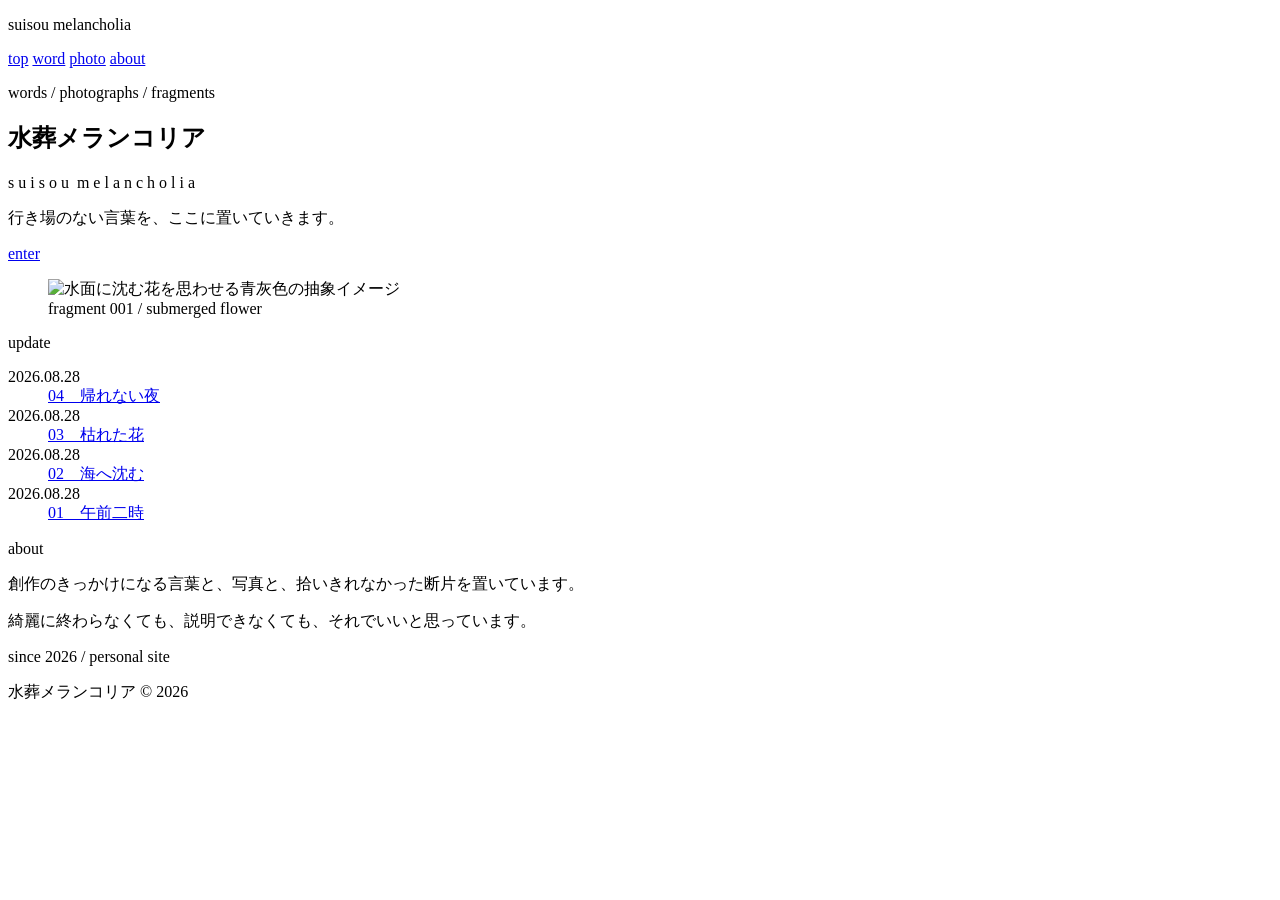
==== index.html @ c386df43 "Create initial homepage" ====
<!doctype html>
<html lang="ja">
<head>
  <meta charset="utf-8">
  <meta name="viewport" content="width=device-width, initial-scale=1">
  <meta name="description" content="行き場のない言葉を、ここに置いていきます。創作用お題と断片を置く個人サイト、水葬メランコリア。">
  <title>水葬メランコリア</title>
  <link rel="stylesheet" href="./styles.css">
</head>
<body>
  <div class="page-shell">
    <header class="site-header" aria-label="サイトヘッダー">
      <p class="site-mark">suisou melancholia</p>
      <nav class="tiny-nav" aria-label="メインナビゲーション">
        <a class="is-current" href="./">top</a>
        <a href="./word/">word</a>
        <a href="./photo/">photo</a>
        <a href="./about/">about</a>
      </nav>
    </header>

    <main>
      <section class="hero" aria-labelledby="site-title">
        <p class="hero-kicker">words / photographs / fragments</p>
        <h1 id="site-title">水葬メランコリア</h1>
        <p class="roman-title">s u i s o u&nbsp;&nbsp;m e l a n c h o l i a</p>
        <p class="tagline">行き場のない言葉を、ここに置いていきます。</p>
        <a class="quiet-link" href="./word/">enter</a>
      </section>

      <section class="home-grid" aria-label="更新情報とサイト紹介">
        <figure class="visual-panel">
          <img src="./assets/submerged-flower.svg" alt="水面に沈む花を思わせる青灰色の抽象イメージ">
          <figcaption>fragment 001 / submerged flower</figcaption>
        </figure>

        <div class="update-panel ruled-block">
          <p class="section-label">update</p>
          <dl class="update-list">
            <div><dt>2026.08.28</dt><dd><a href="./word/#kaerenai-yoru">04　帰れない夜</a></dd></div>
            <div><dt>2026.08.28</dt><dd><a href="./word/#kareta-hana">03　枯れた花</a></dd></div>
            <div><dt>2026.08.28</dt><dd><a href="./word/#umi-e-shizumu">02　海へ沈む</a></dd></div>
            <div><dt>2026.08.28</dt><dd><a href="./word/#gozen-niji">01　午前二時</a></dd></div>
          </dl>
        </div>

        <aside class="about-panel ruled-block">
          <p class="section-label">about</p>
          <p>創作のきっかけになる言葉と、写真と、拾いきれなかった断片を置いています。</p>
          <p>綺麗に終わらなくても、説明できなくても、それでいいと思っています。</p>
          <p class="micro-note">since 2026 / personal site</p>
        </aside>
      </section>
    </main>

    <footer class="site-footer">
      <span>水葬メランコリア</span>
      <span>© 2026</span>
    </footer>
  </div>
</body>
</html>
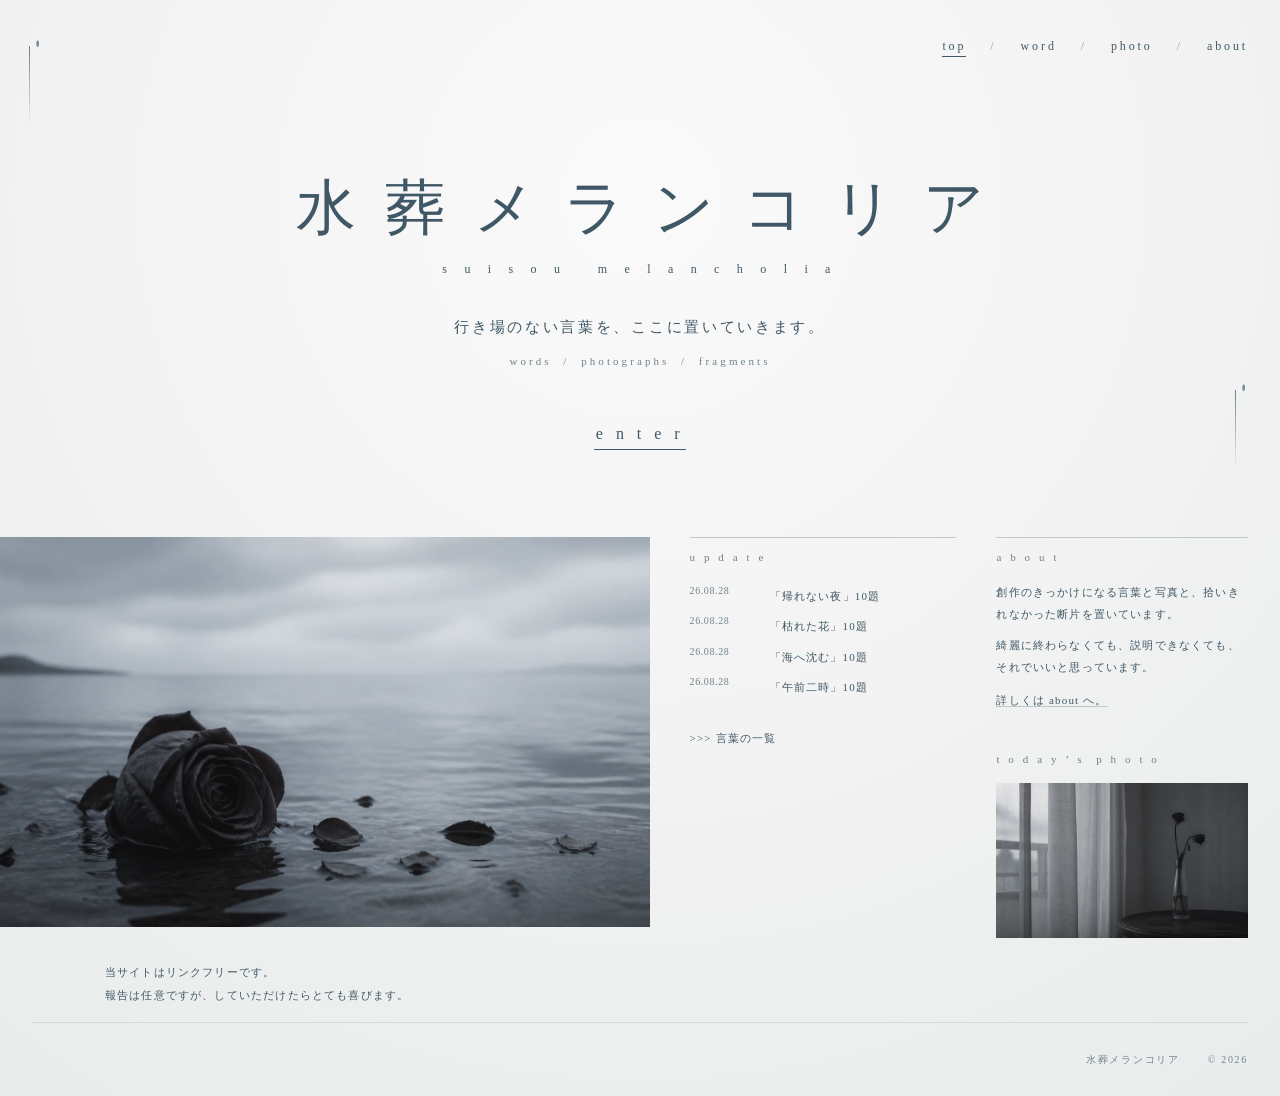
==== commit 3af2dfe1: "Redesign site with melancholic editorial layout" ====
--- a/index.html
+++ b/index.html
@@ -1,62 +1,38 @@
 <!doctype html>
 <html lang="ja">
 <head>
-  <meta charset="utf-8">
-  <meta name="viewport" content="width=device-width, initial-scale=1">
+  <meta charset="utf-8"><meta name="viewport" content="width=device-width, initial-scale=1">
   <meta name="description" content="行き場のない言葉を、ここに置いていきます。創作用お題と断片を置く個人サイト、水葬メランコリア。">
-  <title>水葬メランコリア</title>
-  <link rel="stylesheet" href="./styles.css">
+  <title>水葬メランコリア</title><link rel="stylesheet" href="./styles.css">
 </head>
 <body>
-  <div class="page-shell">
-    <header class="site-header" aria-label="サイトヘッダー">
-      <p class="site-mark">suisou melancholia</p>
-      <nav class="tiny-nav" aria-label="メインナビゲーション">
-        <a class="is-current" href="./">top</a>
-        <a href="./word/">word</a>
-        <a href="./photo/">photo</a>
-        <a href="./about/">about</a>
-      </nav>
-    </header>
-
+  <div class="edge-ornament ornament-left" aria-hidden="true"><span>・・・・・・</span></div>
+  <div class="edge-ornament ornament-right" aria-hidden="true"><span>・・・・・・</span></div>
+  <div class="page-shell home-page">
+    <header class="site-header"><p class="site-mark">suisou melancholia</p><nav class="tiny-nav" aria-label="メインナビゲーション"><a class="is-current" href="./">top</a><i>/</i><a href="./word/">word</a><i>/</i><a href="./photo/">photo</a><i>/</i><a href="./about/">about</a></nav></header>
     <main>
       <section class="hero" aria-labelledby="site-title">
-        <p class="hero-kicker">words / photographs / fragments</p>
         <h1 id="site-title">水葬メランコリア</h1>
-        <p class="roman-title">s u i s o u&nbsp;&nbsp;m e l a n c h o l i a</p>
+        <p class="roman-title">s u i s o u&nbsp;&nbsp;&nbsp;m e l a n c h o l i a</p>
         <p class="tagline">行き場のない言葉を、ここに置いていきます。</p>
-        <a class="quiet-link" href="./word/">enter</a>
+        <p class="hero-kicker">words&nbsp;&nbsp;/&nbsp;&nbsp;photographs&nbsp;&nbsp;/&nbsp;&nbsp;fragments</p>
+        <a class="quiet-link" href="./word/">e n t e r</a>
       </section>
-
       <section class="home-grid" aria-label="更新情報とサイト紹介">
-        <figure class="visual-panel">
-          <img src="./assets/submerged-flower.svg" alt="水面に沈む花を思わせる青灰色の抽象イメージ">
-          <figcaption>fragment 001 / submerged flower</figcaption>
-        </figure>
-
-        <div class="update-panel ruled-block">
-          <p class="section-label">update</p>
-          <dl class="update-list">
-            <div><dt>2026.08.28</dt><dd><a href="./word/#kaerenai-yoru">04　帰れない夜</a></dd></div>
-            <div><dt>2026.08.28</dt><dd><a href="./word/#kareta-hana">03　枯れた花</a></dd></div>
-            <div><dt>2026.08.28</dt><dd><a href="./word/#umi-e-shizumu">02　海へ沈む</a></dd></div>
-            <div><dt>2026.08.28</dt><dd><a href="./word/#gozen-niji">01　午前二時</a></dd></div>
-          </dl>
-        </div>
-
-        <aside class="about-panel ruled-block">
-          <p class="section-label">about</p>
-          <p>創作のきっかけになる言葉と、写真と、拾いきれなかった断片を置いています。</p>
-          <p>綺麗に終わらなくても、説明できなくても、それでいいと思っています。</p>
-          <p class="micro-note">since 2026 / personal site</p>
+        <figure class="visual-panel"><img src="./assets/submerged-rose.jpg" alt="冷たい水に横たわる黒い薔薇"></figure>
+        <div class="update-panel ruled-block"><p class="section-label">u p d a t e</p><dl class="update-list">
+          <div><dt>26.08.28</dt><dd><a href="./word/#kaerenai-yoru">「帰れない夜」10題</a></dd></div>
+          <div><dt>26.08.28</dt><dd><a href="./word/#kareta-hana">「枯れた花」10題</a></dd></div>
+          <div><dt>26.08.28</dt><dd><a href="./word/#umi-e-shizumu">「海へ沈む」10題</a></dd></div>
+          <div><dt>26.08.28</dt><dd><a href="./word/#gozen-niji">「午前二時」10題</a></dd></div>
+        </dl><a class="archive-link" href="./word/">&gt;&gt;&gt; 言葉の一覧</a></div>
+        <aside class="side-column">
+          <div class="about-panel ruled-block"><p class="section-label">a b o u t</p><p>創作のきっかけになる言葉と写真と、拾いきれなかった断片を置いています。</p><p>綺麗に終わらなくても、説明できなくても、それでいいと思っています。</p><a href="./about/">詳しくは about へ。</a></div>
+          <figure class="today-photo"><figcaption class="section-label">t o d a y ’ s&nbsp;&nbsp;p h o t o</figcaption><a href="./photo/"><img src="./assets/todays-photo.jpg" alt="薄明かりの窓辺に置かれた枯れ花"></a></figure>
         </aside>
       </section>
+      <p class="free-note">当サイトはリンクフリーです。<br>報告は任意ですが、していただけたらとても喜びます。</p>
     </main>
-
-    <footer class="site-footer">
-      <span>水葬メランコリア</span>
-      <span>© 2026</span>
-    </footer>
+    <footer class="site-footer"><span>水葬メランコリア</span><span>© 2026</span></footer>
   </div>
-</body>
-</html>
+</body></html>
--- a/styles.css
+++ b/styles.css
@@ -0,0 +1 @@
+:root{--paper:#f2f3f2;--ink:#405866;--ink-deep:#263d4a;--soft:#71838c;--line:#bfc9cd;--max:1280px}*{box-sizing:border-box}html{scroll-behavior:smooth}body{margin:0;background:radial-gradient(circle at 50% 18%,#fafafa 0,#f2f3f2 48%,#e9ecec 100%);color:var(--ink);font-family:"Hiragino Mincho ProN","Yu Mincho",YuMincho,"Noto Serif JP",serif;font-size:13px;line-height:2.05;letter-spacing:.09em;overflow-wrap:anywhere}a{color:inherit;text-decoration:none}a:hover{color:var(--ink-deep)}img{display:block;max-width:100%}.page-shell{width:min(calc(100% - 64px),var(--max));min-height:100vh;margin:auto}.site-header{height:92px;display:flex;align-items:center;justify-content:flex-end;font:12px Georgia,"Times New Roman",serif;letter-spacing:.24em}.site-mark{display:none}.tiny-nav{display:flex;align-items:center;gap:24px}.tiny-nav i{color:#94a1a7;font-style:normal}.tiny-nav a{position:relative;padding:3px 0}.tiny-nav a::after{content:"";position:absolute;left:0;right:100%;bottom:0;height:1px;background:var(--ink);transition:right .25s}.tiny-nav a:hover::after,.tiny-nav .is-current::after{right:0}.edge-ornament{position:fixed;z-index:2;color:#77909d;font:15px/1 Georgia,serif;letter-spacing:.05em;writing-mode:vertical-rl;pointer-events:none}.edge-ornament::after{content:"";display:block;width:1px;height:80px;margin:12px auto 0;background:linear-gradient(var(--soft),transparent)}.ornament-left{top:34px;left:29px}.ornament-right{top:42%;right:29px}.hero{min-height:445px;padding:70px 20px 86px;display:flex;flex-direction:column;align-items:center;justify-content:center;text-align:center}.hero h1{margin:0;font-weight:400;font-size:clamp(37px,4.7vw,65px);line-height:1.5;letter-spacing:.48em;text-indent:.48em}.roman-title{margin:9px 0 35px;font:12px Georgia,serif;letter-spacing:.6em}.tagline{margin:0 0 7px;font-size:15px;letter-spacing:.18em}.hero-kicker,.section-label{font-family:Georgia,serif;color:var(--soft);font-size:11px;letter-spacing:.28em}.hero-kicker{margin:0 0 49px}.quiet-link{position:relative;padding:3px 2px 7px;font:16px Georgia,serif;letter-spacing:.28em}.quiet-link::after{content:"";position:absolute;left:0;right:0;bottom:0;height:1px;background:var(--ink)}.home-grid{display:grid;grid-template-columns:minmax(0,1.62fr) minmax(260px,.7fr) minmax(250px,.66fr);gap:40px;align-items:start}.visual-panel{margin:0 0 0 calc((min(100vw - 64px,var(--max)) - 100vw)/2);height:390px;overflow:hidden}.visual-panel img{width:100%;height:100%;object-fit:cover;object-position:center 68%;filter:saturate(.72) contrast(.92)}.ruled-block{border-top:1px solid var(--line);padding-top:8px}.section-label{margin:0 0 12px}.update-list{margin:0}.update-list div{display:grid;grid-template-columns:68px 1fr;gap:12px;padding:4px 0}.update-list dt{font:10px Georgia,serif;color:var(--soft);letter-spacing:.06em}.update-list dd{margin:0;font-size:11px}.archive-link{display:inline-block;margin-top:24px;font-size:11px}.about-panel p:not(.section-label){margin:0 0 8px;font-size:11px}.about-panel a{font-size:11px;border-bottom:1px solid var(--line)}.today-photo{margin:35px 0 0}.today-photo img{width:100%;aspect-ratio:1.62/1;object-fit:cover;filter:saturate(.7) contrast(.95)}.free-note{margin:23px 0 0 6%;font-size:11px}.site-footer{min-height:74px;margin-top:16px;border-top:1px solid rgba(191,201,205,.55);display:flex;justify-content:flex-end;align-items:center;gap:28px;color:var(--soft);font:10px Georgia,serif;letter-spacing:.17em}.content-page main{width:min(100%,820px);margin:auto;padding:88px 0 120px}.content-page .site-header{border-bottom:1px solid rgba(191,201,205,.55)}.page-heading{text-align:center;margin-bottom:75px}.page-heading h1{margin:0;font:400 31px Georgia,"Yu Mincho",serif;letter-spacing:.42em;text-indent:.42em}.page-heading p{margin-top:10px;color:var(--soft);font-size:11px}.series-index{border-top:1px solid var(--line);padding:14px 0 54px}.series-index-links{display:grid;grid-template-columns:repeat(2,minmax(0,1fr));gap:0 42px}.series-index-links a{padding:7px 0;border-bottom:1px dotted var(--line)}.series-index-links span{display:inline-block;width:38px;color:var(--soft);font:10px Georgia,serif}.prompt-series{padding:44px 0 56px;border-top:1px solid var(--line);scroll-margin-top:28px}.prompt-series:last-child{border-bottom:1px solid var(--line)}.prompt-series h2{margin:0 0 28px;font-weight:400;font-size:19px;letter-spacing:.2em}.prompt-series h2 span{margin-right:18px;color:var(--soft);font:10px Georgia,serif}.prompt-list{margin:0;padding:0;list-style:none;counter-reset:prompts}.prompt-list li{counter-increment:prompts;position:relative;padding:6px 0 6px 40px}.prompt-list li::before{content:counter(prompts,decimal-leading-zero);position:absolute;left:0;top:8px;color:#91a0a7;font:9px Georgia,serif}.photo-placeholder,.prose{border-top:1px solid var(--line);padding-top:22px}.photo-placeholder img{width:100%;max-height:520px;object-fit:cover;filter:saturate(.72) contrast(.92)}.photo-note{margin:18px 0 0;color:var(--soft);font-size:11px}.prose{padding-top:36px}.prose p{margin:0 0 23px}.prose .small{color:var(--soft);font-size:11px}@media(max-width:900px){.home-grid{grid-template-columns:1.3fr 1fr}.side-column{grid-column:2}.visual-panel{grid-row:1 / span 2;height:430px}.update-panel{grid-column:2}.free-note{margin-left:0}}@media(max-width:700px){body{font-size:13px;line-height:1.9}.page-shell{width:calc(100% - 38px)}.edge-ornament{display:none}.site-header{height:auto;padding:25px 0 18px;justify-content:center}.tiny-nav{gap:13px;font-size:10px;letter-spacing:.15em}.hero{min-height:410px;padding:64px 4px 66px}.hero h1{font-size:clamp(27px,8vw,35px);letter-spacing:.21em;text-indent:.21em}.roman-title{font-size:9px;letter-spacing:.28em;margin-bottom:29px}.tagline{font-size:11px;letter-spacing:.09em}.hero-kicker{font-size:9px;letter-spacing:.13em;margin-bottom:39px}.home-grid{display:flex;flex-direction:column;gap:34px}.visual-panel{order:1;width:calc(100% + 38px);height:auto;aspect-ratio:16/9;margin-left:-19px}.update-panel{order:2;width:100%}.side-column{order:3;width:100%;display:grid;grid-template-columns:1fr 1fr;gap:24px}.today-photo{margin:0}.free-note{margin-top:34px}.content-page main{width:100%;padding:60px 0 90px}.page-heading{margin-bottom:48px}.page-heading h1{font-size:25px}.series-index-links{grid-template-columns:1fr}.site-footer{justify-content:space-between}}@media(max-width:460px){.tiny-nav i{display:none}.side-column{grid-template-columns:1fr}.today-photo{margin-top:8px}.update-list div{grid-template-columns:64px 1fr}.hero h1{font-size:26px}.free-note{font-size:10px}}
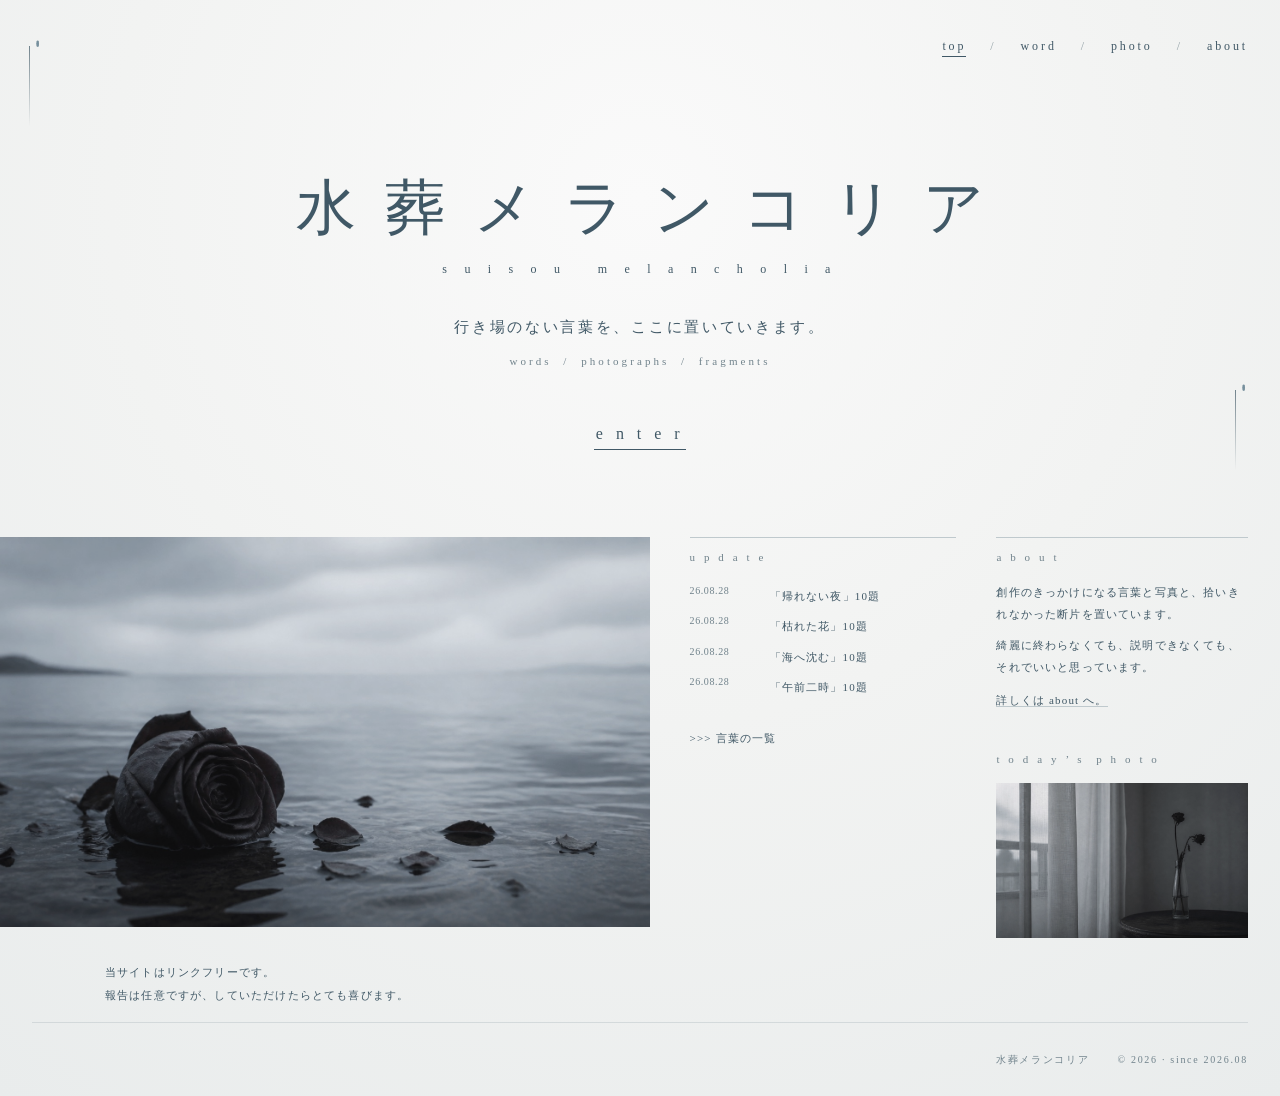
==== commit b976e7bc: "test: add subtle colophon marker" ====
--- a/index.html
+++ b/index.html
@@ -33,6 +33,6 @@
       </section>
       <p class="free-note">当サイトはリンクフリーです。<br>報告は任意ですが、していただけたらとても喜びます。</p>
     </main>
-    <footer class="site-footer"><span>水葬メランコリア</span><span>© 2026</span></footer>
+    <footer class="site-footer"><span>水葬メランコリア</span><span>© 2026 · since 2026.08</span></footer>
   </div>
 </body></html>
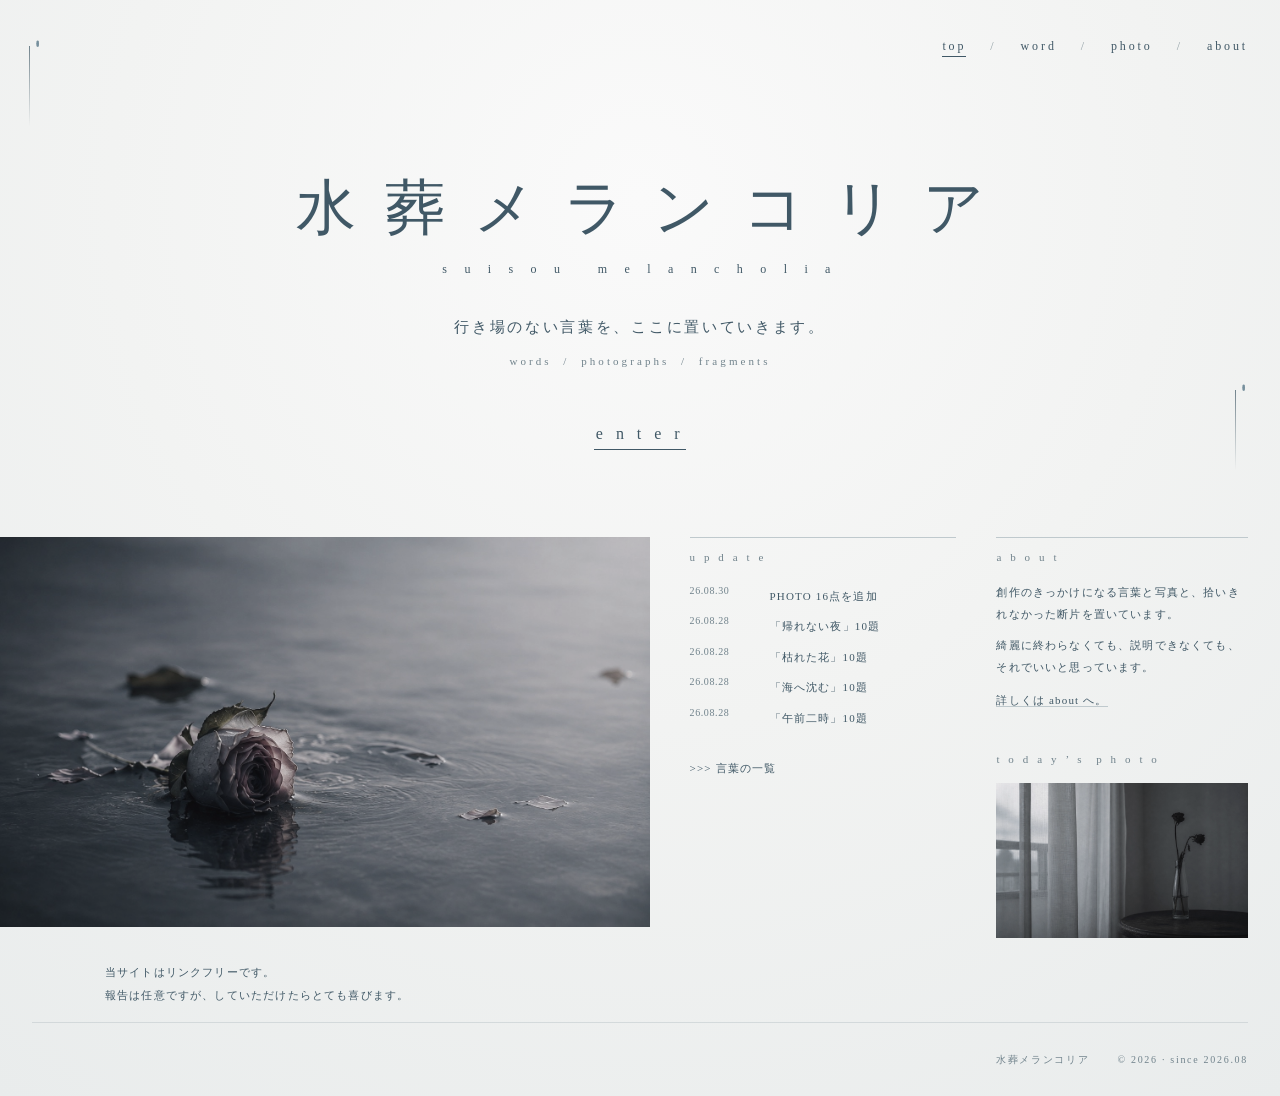
==== commit 6e9b1227: "Add photo archive and update top image" ====
--- a/index.html
+++ b/index.html
@@ -19,8 +19,9 @@
         <a class="quiet-link" href="./word/">e n t e r</a>
       </section>
       <section class="home-grid" aria-label="更新情報とサイト紹介">
-        <figure class="visual-panel"><img src="./assets/submerged-rose.jpg" alt="冷たい水に横たわる黒い薔薇"></figure>
+        <figure class="visual-panel"><img src="./assets/surface-rose.jpg" alt="静かな水面に浮かぶ灰色の薔薇"></figure>
         <div class="update-panel ruled-block"><p class="section-label">u p d a t e</p><dl class="update-list">
+          <div><dt>26.08.30</dt><dd><a href="./photo/">PHOTO 16点を追加</a></dd></div>
           <div><dt>26.08.28</dt><dd><a href="./word/#kaerenai-yoru">「帰れない夜」10題</a></dd></div>
           <div><dt>26.08.28</dt><dd><a href="./word/#kareta-hana">「枯れた花」10題</a></dd></div>
           <div><dt>26.08.28</dt><dd><a href="./word/#umi-e-shizumu">「海へ沈む」10題</a></dd></div>
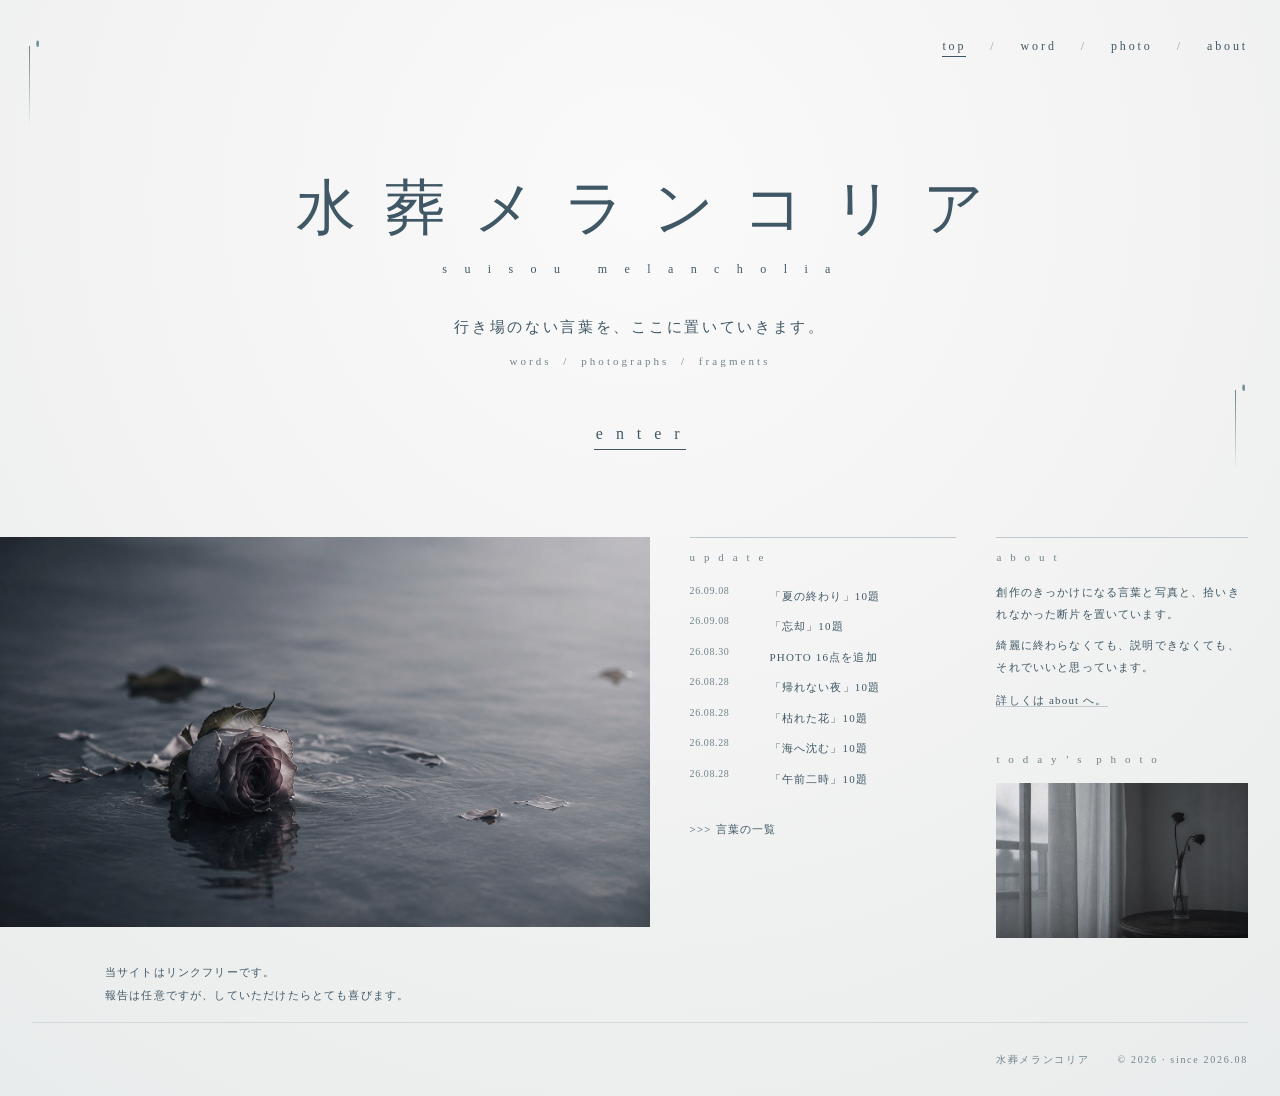
==== commit b74f92ba: "Add latest word series to update list" ====
--- a/index.html
+++ b/index.html
@@ -21,6 +21,8 @@
       <section class="home-grid" aria-label="更新情報とサイト紹介">
         <figure class="visual-panel"><img src="./assets/surface-rose.jpg" alt="静かな水面に浮かぶ灰色の薔薇"></figure>
         <div class="update-panel ruled-block"><p class="section-label">u p d a t e</p><dl class="update-list">
+          <div><dt>26.09.08</dt><dd><a href="./word/#natsu-no-owari">「夏の終わり」10題</a></dd></div>
+          <div><dt>26.09.08</dt><dd><a href="./word/#boukyaku">「忘却」10題</a></dd></div>
           <div><dt>26.08.30</dt><dd><a href="./photo/">PHOTO 16点を追加</a></dd></div>
           <div><dt>26.08.28</dt><dd><a href="./word/#kaerenai-yoru">「帰れない夜」10題</a></dd></div>
           <div><dt>26.08.28</dt><dd><a href="./word/#kareta-hana">「枯れた花」10題</a></dd></div>
--- a/styles.css
+++ b/styles.css
@@ -1 +1 @@
-:root{--paper:#f2f3f2;--ink:#405866;--ink-deep:#263d4a;--soft:#71838c;--line:#bfc9cd;--max:1280px}*{box-sizing:border-box}html{scroll-behavior:smooth}body{margin:0;background:radial-gradient(circle at 50% 18%,#fafafa 0,#f2f3f2 48%,#e9ecec 100%);color:var(--ink);font-family:"Hiragino Mincho ProN","Yu Mincho",YuMincho,"Noto Serif JP",serif;font-size:13px;line-height:2.05;letter-spacing:.09em;overflow-wrap:anywhere}a{color:inherit;text-decoration:none}a:hover{color:var(--ink-deep)}img{display:block;max-width:100%}.page-shell{width:min(calc(100% - 64px),var(--max));min-height:100vh;margin:auto}.site-header{height:92px;display:flex;align-items:center;justify-content:flex-end;font:12px Georgia,"Times New Roman",serif;letter-spacing:.24em}.site-mark{display:none}.tiny-nav{display:flex;align-items:center;gap:24px}.tiny-nav i{color:#94a1a7;font-style:normal}.tiny-nav a{position:relative;padding:3px 0}.tiny-nav a::after{content:"";position:absolute;left:0;right:100%;bottom:0;height:1px;background:var(--ink);transition:right .25s}.tiny-nav a:hover::after,.tiny-nav .is-current::after{right:0}.edge-ornament{position:fixed;z-index:2;color:#77909d;font:15px/1 Georgia,serif;letter-spacing:.05em;writing-mode:vertical-rl;pointer-events:none}.edge-ornament::after{content:"";display:block;width:1px;height:80px;margin:12px auto 0;background:linear-gradient(var(--soft),transparent)}.ornament-left{top:34px;left:29px}.ornament-right{top:42%;right:29px}.hero{min-height:445px;padding:70px 20px 86px;display:flex;flex-direction:column;align-items:center;justify-content:center;text-align:center}.hero h1{margin:0;font-weight:400;font-size:clamp(37px,4.7vw,65px);line-height:1.5;letter-spacing:.48em;text-indent:.48em}.roman-title{margin:9px 0 35px;font:12px Georgia,serif;letter-spacing:.6em}.tagline{margin:0 0 7px;font-size:15px;letter-spacing:.18em}.hero-kicker,.section-label{font-family:Georgia,serif;color:var(--soft);font-size:11px;letter-spacing:.28em}.hero-kicker{margin:0 0 49px}.quiet-link{position:relative;padding:3px 2px 7px;font:16px Georgia,serif;letter-spacing:.28em}.quiet-link::after{content:"";position:absolute;left:0;right:0;bottom:0;height:1px;background:var(--ink)}.home-grid{display:grid;grid-template-columns:minmax(0,1.62fr) minmax(260px,.7fr) minmax(250px,.66fr);gap:40px;align-items:start}.visual-panel{margin:0 0 0 calc((min(100vw - 64px,var(--max)) - 100vw)/2);height:390px;overflow:hidden}.visual-panel img{width:100%;height:100%;object-fit:cover;object-position:center 68%;filter:saturate(.72) contrast(.92)}.ruled-block{border-top:1px solid var(--line);padding-top:8px}.section-label{margin:0 0 12px}.update-list{margin:0}.update-list div{display:grid;grid-template-columns:68px 1fr;gap:12px;padding:4px 0}.update-list dt{font:10px Georgia,serif;color:var(--soft);letter-spacing:.06em}.update-list dd{margin:0;font-size:11px}.archive-link{display:inline-block;margin-top:24px;font-size:11px}.about-panel p:not(.section-label){margin:0 0 8px;font-size:11px}.about-panel a{font-size:11px;border-bottom:1px solid var(--line)}.today-photo{margin:35px 0 0}.today-photo img{width:100%;aspect-ratio:1.62/1;object-fit:cover;filter:saturate(.7) contrast(.95)}.free-note{margin:23px 0 0 6%;font-size:11px}.site-footer{min-height:74px;margin-top:16px;border-top:1px solid rgba(191,201,205,.55);display:flex;justify-content:flex-end;align-items:center;gap:28px;color:var(--soft);font:10px Georgia,serif;letter-spacing:.17em}.content-page main{width:min(100%,820px);margin:auto;padding:88px 0 120px}.content-page .site-header{border-bottom:1px solid rgba(191,201,205,.55)}.page-heading{text-align:center;margin-bottom:75px}.page-heading h1{margin:0;font:400 31px Georgia,"Yu Mincho",serif;letter-spacing:.42em;text-indent:.42em}.page-heading p{margin-top:10px;color:var(--soft);font-size:11px}.series-index{border-top:1px solid var(--line);padding:14px 0 54px}.series-index-links{display:grid;grid-template-columns:repeat(2,minmax(0,1fr));gap:0 42px}.series-index-links a{padding:7px 0;border-bottom:1px dotted var(--line)}.series-index-links span{display:inline-block;width:38px;color:var(--soft);font:10px Georgia,serif}.prompt-series{padding:44px 0 56px;border-top:1px solid var(--line);scroll-margin-top:28px}.prompt-series:last-child{border-bottom:1px solid var(--line)}.prompt-series h2{margin:0 0 28px;font-weight:400;font-size:19px;letter-spacing:.2em}.prompt-series h2 span{margin-right:18px;color:var(--soft);font:10px Georgia,serif}.prompt-list{margin:0;padding:0;list-style:none;counter-reset:prompts}.prompt-list li{counter-increment:prompts;position:relative;padding:6px 0 6px 40px}.prompt-list li::before{content:counter(prompts,decimal-leading-zero);position:absolute;left:0;top:8px;color:#91a0a7;font:9px Georgia,serif}.photo-placeholder,.prose{border-top:1px solid var(--line);padding-top:22px}.photo-placeholder img{width:100%;max-height:520px;object-fit:cover;filter:saturate(.72) contrast(.92)}.photo-note{margin:18px 0 0;color:var(--soft);font-size:11px}.prose{padding-top:36px}.prose p{margin:0 0 23px}.prose .small{color:var(--soft);font-size:11px}@media(max-width:900px){.home-grid{grid-template-columns:1.3fr 1fr}.side-column{grid-column:2}.visual-panel{grid-row:1 / span 2;height:430px}.update-panel{grid-column:2}.free-note{margin-left:0}}@media(max-width:700px){body{font-size:13px;line-height:1.9}.page-shell{width:calc(100% - 38px)}.edge-ornament{display:none}.site-header{height:auto;padding:25px 0 18px;justify-content:center}.tiny-nav{gap:13px;font-size:10px;letter-spacing:.15em}.hero{min-height:410px;padding:64px 4px 66px}.hero h1{font-size:clamp(27px,8vw,35px);letter-spacing:.21em;text-indent:.21em}.roman-title{font-size:9px;letter-spacing:.28em;margin-bottom:29px}.tagline{font-size:11px;letter-spacing:.09em}.hero-kicker{font-size:9px;letter-spacing:.13em;margin-bottom:39px}.home-grid{display:flex;flex-direction:column;gap:34px}.visual-panel{order:1;width:calc(100% + 38px);height:auto;aspect-ratio:16/9;margin-left:-19px}.update-panel{order:2;width:100%}.side-column{order:3;width:100%;display:grid;grid-template-columns:1fr 1fr;gap:24px}.today-photo{margin:0}.free-note{margin-top:34px}.content-page main{width:100%;padding:60px 0 90px}.page-heading{margin-bottom:48px}.page-heading h1{font-size:25px}.series-index-links{grid-template-columns:1fr}.site-footer{justify-content:space-between}}@media(max-width:460px){.tiny-nav i{display:none}.side-column{grid-template-columns:1fr}.today-photo{margin-top:8px}.update-list div{grid-template-columns:64px 1fr}.hero h1{font-size:26px}.free-note{font-size:10px}}
+:root{--paper:#f2f3f2;--ink:#405866;--ink-deep:#263d4a;--soft:#71838c;--line:#bfc9cd;--max:1280px}*{box-sizing:border-box}html{scroll-behavior:smooth}body{margin:0;background:radial-gradient(circle at 50% 18%,#fafafa 0,#f2f3f2 48%,#e9ecec 100%);color:var(--ink);font-family:"Hiragino Mincho ProN","Yu Mincho",YuMincho,"Noto Serif JP",serif;font-size:13px;line-height:2.05;letter-spacing:.09em;overflow-wrap:anywhere}a{color:inherit;text-decoration:none}a:hover{color:var(--ink-deep)}img{display:block;max-width:100%}.page-shell{width:min(calc(100% - 64px),var(--max));min-height:100vh;margin:auto}.site-header{height:92px;display:flex;align-items:center;justify-content:flex-end;font:12px Georgia,"Times New Roman",serif;letter-spacing:.24em}.site-mark{display:none}.tiny-nav{display:flex;align-items:center;gap:24px}.tiny-nav i{color:#94a1a7;font-style:normal}.tiny-nav a{position:relative;padding:3px 0}.tiny-nav a::after{content:"";position:absolute;left:0;right:100%;bottom:0;height:1px;background:var(--ink);transition:right .25s}.tiny-nav a:hover::after,.tiny-nav .is-current::after{right:0}.edge-ornament{position:fixed;z-index:2;color:#77909d;font:15px/1 Georgia,serif;letter-spacing:.05em;writing-mode:vertical-rl;pointer-events:none}.edge-ornament::after{content:"";display:block;width:1px;height:80px;margin:12px auto 0;background:linear-gradient(var(--soft),transparent)}.ornament-left{top:34px;left:29px}.ornament-right{top:42%;right:29px}.hero{min-height:445px;padding:70px 20px 86px;display:flex;flex-direction:column;align-items:center;justify-content:center;text-align:center}.hero h1{margin:0;font-weight:400;font-size:clamp(37px,4.7vw,65px);line-height:1.5;letter-spacing:.48em;text-indent:.48em}.roman-title{margin:9px 0 35px;font:12px Georgia,serif;letter-spacing:.6em}.tagline{margin:0 0 7px;font-size:15px;letter-spacing:.18em}.hero-kicker,.section-label{font-family:Georgia,serif;color:var(--soft);font-size:11px;letter-spacing:.28em}.hero-kicker{margin:0 0 49px}.quiet-link{position:relative;padding:3px 2px 7px;font:16px Georgia,serif;letter-spacing:.28em}.quiet-link::after{content:"";position:absolute;left:0;right:0;bottom:0;height:1px;background:var(--ink)}.home-grid{display:grid;grid-template-columns:minmax(0,1.62fr) minmax(260px,.7fr) minmax(250px,.66fr);gap:40px;align-items:start}.visual-panel{margin:0 0 0 calc((min(100vw - 64px,var(--max)) - 100vw)/2);height:390px;overflow:hidden}.visual-panel img{width:100%;height:100%;object-fit:cover;object-position:center 68%;filter:saturate(.82) contrast(.95)}.ruled-block{border-top:1px solid var(--line);padding-top:8px}.section-label{margin:0 0 12px}.update-list{margin:0}.update-list div{display:grid;grid-template-columns:68px 1fr;gap:12px;padding:4px 0}.update-list dt{font:10px Georgia,serif;color:var(--soft);letter-spacing:.06em}.update-list dd{margin:0;font-size:11px}.archive-link{display:inline-block;margin-top:24px;font-size:11px}.about-panel p:not(.section-label){margin:0 0 8px;font-size:11px}.about-panel a{font-size:11px;border-bottom:1px solid var(--line)}.today-photo{margin:35px 0 0}.today-photo img{width:100%;aspect-ratio:1.62/1;object-fit:cover;filter:saturate(.7) contrast(.95)}.free-note{margin:23px 0 0 6%;font-size:11px}.site-footer{min-height:74px;margin-top:16px;border-top:1px solid rgba(191,201,205,.55);display:flex;justify-content:flex-end;align-items:center;gap:28px;color:var(--soft);font:10px Georgia,serif;letter-spacing:.17em}.content-page main{width:min(100%,820px);margin:auto;padding:88px 0 120px}.content-page .site-header{border-bottom:1px solid rgba(191,201,205,.55)}.page-heading{text-align:center;margin-bottom:75px}.page-heading h1{margin:0;font:400 31px Georgia,"Yu Mincho",serif;letter-spacing:.42em;text-indent:.42em}.page-heading p{margin-top:10px;color:var(--soft);font-size:11px}.series-index{border-top:1px solid var(--line);padding:14px 0 54px}.series-index-links{display:grid;grid-template-columns:repeat(2,minmax(0,1fr));gap:0 42px}.series-index-links a{padding:7px 0;border-bottom:1px dotted var(--line)}.series-index-links span{display:inline-block;width:38px;color:var(--soft);font:10px Georgia,serif}.prompt-series{padding:44px 0 56px;border-top:1px solid var(--line);scroll-margin-top:28px}.prompt-series:last-child{border-bottom:1px solid var(--line)}.prompt-series h2{margin:0 0 28px;font-weight:400;font-size:19px;letter-spacing:.2em}.prompt-series h2 span{margin-right:18px;color:var(--soft);font:10px Georgia,serif}.prompt-list{margin:0;padding:0;list-style:none;counter-reset:prompts}.prompt-list li{counter-increment:prompts;position:relative;padding:6px 0 6px 40px}.prompt-list li::before{content:counter(prompts,decimal-leading-zero);position:absolute;left:0;top:8px;color:#91a0a7;font:9px Georgia,serif}.photo-placeholder,.prose{border-top:1px solid var(--line);padding-top:22px}.photo-placeholder img{width:100%;max-height:520px;object-fit:cover;filter:saturate(.72) contrast(.92)}.photo-note{margin:18px 0 0;color:var(--soft);font-size:11px}.prose{padding-top:36px}.prose p{margin:0 0 23px}.prose .small{color:var(--soft);font-size:11px}@media(max-width:900px){.home-grid{grid-template-columns:1.3fr 1fr}.side-column{grid-column:2}.visual-panel{grid-row:1 / span 2;height:430px}.update-panel{grid-column:2}.free-note{margin-left:0}}@media(max-width:700px){body{font-size:13px;line-height:1.9}.page-shell{width:calc(100% - 38px)}.edge-ornament{display:none}.site-header{height:auto;padding:25px 0 18px;justify-content:center}.tiny-nav{gap:13px;font-size:10px;letter-spacing:.15em}.hero{min-height:410px;padding:64px 4px 66px}.hero h1{font-size:clamp(27px,8vw,35px);letter-spacing:.21em;text-indent:.21em}.roman-title{font-size:9px;letter-spacing:.28em;margin-bottom:29px}.tagline{font-size:11px;letter-spacing:.09em}.hero-kicker{font-size:9px;letter-spacing:.13em;margin-bottom:39px}.home-grid{display:flex;flex-direction:column;gap:34px}.visual-panel{order:1;width:calc(100% + 38px);height:auto;aspect-ratio:16/9;margin-left:-19px}.update-panel{order:2;width:100%}.side-column{order:3;width:100%;display:grid;grid-template-columns:1fr 1fr;gap:24px}.today-photo{margin:0}.free-note{margin-top:34px}.content-page main{width:100%;padding:60px 0 90px}.page-heading{margin-bottom:48px}.page-heading h1{font-size:25px}.series-index-links{grid-template-columns:1fr}.site-footer{justify-content:space-between}}@media(max-width:460px){.tiny-nav i{display:none}.side-column{grid-template-columns:1fr}.today-photo{margin-top:8px}.update-list div{grid-template-columns:64px 1fr}.hero h1{font-size:26px}.free-note{font-size:10px}}
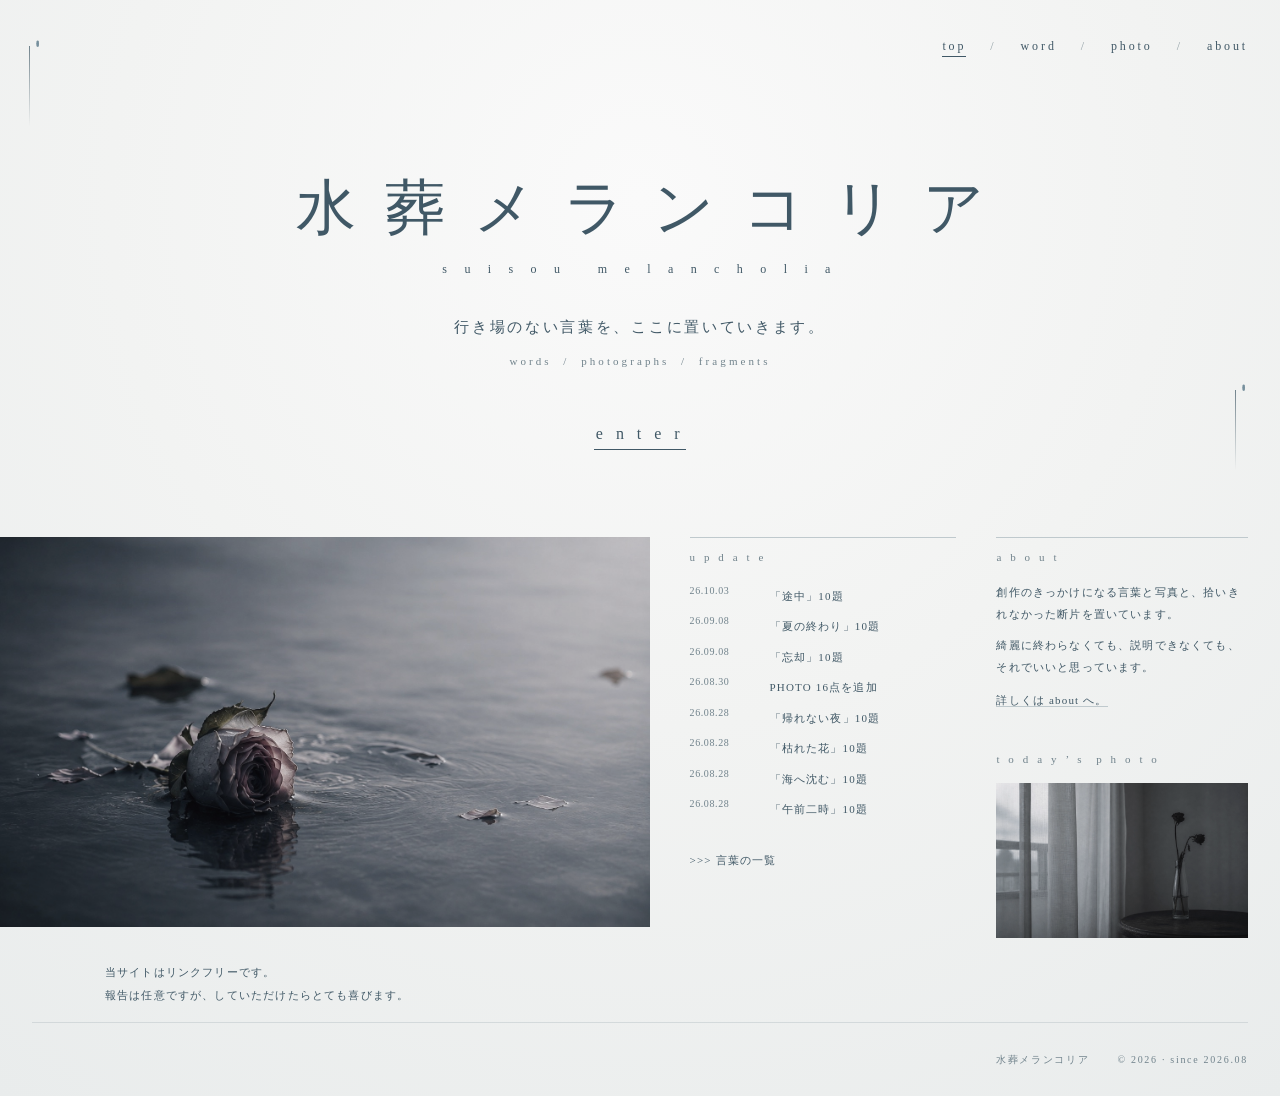
==== commit 6c44ba04: "WORDに「途中」10題を追加 Co-Authored-By: Claude Opus 5.5 <noreply@anthropic.com> Claude-Session: https://clau" ====
--- a/index.html
+++ b/index.html
@@ -21,6 +21,7 @@
       <section class="home-grid" aria-label="更新情報とサイト紹介">
         <figure class="visual-panel"><img src="./assets/surface-rose.jpg" alt="静かな水面に浮かぶ灰色の薔薇"></figure>
         <div class="update-panel ruled-block"><p class="section-label">u p d a t e</p><dl class="update-list">
+          <div><dt>26.10.03</dt><dd><a href="./word/#tochuu">「途中」10題</a></dd></div>
           <div><dt>26.09.08</dt><dd><a href="./word/#natsu-no-owari">「夏の終わり」10題</a></dd></div>
           <div><dt>26.09.08</dt><dd><a href="./word/#boukyaku">「忘却」10題</a></dd></div>
           <div><dt>26.08.30</dt><dd><a href="./photo/">PHOTO 16点を追加</a></dd></div>
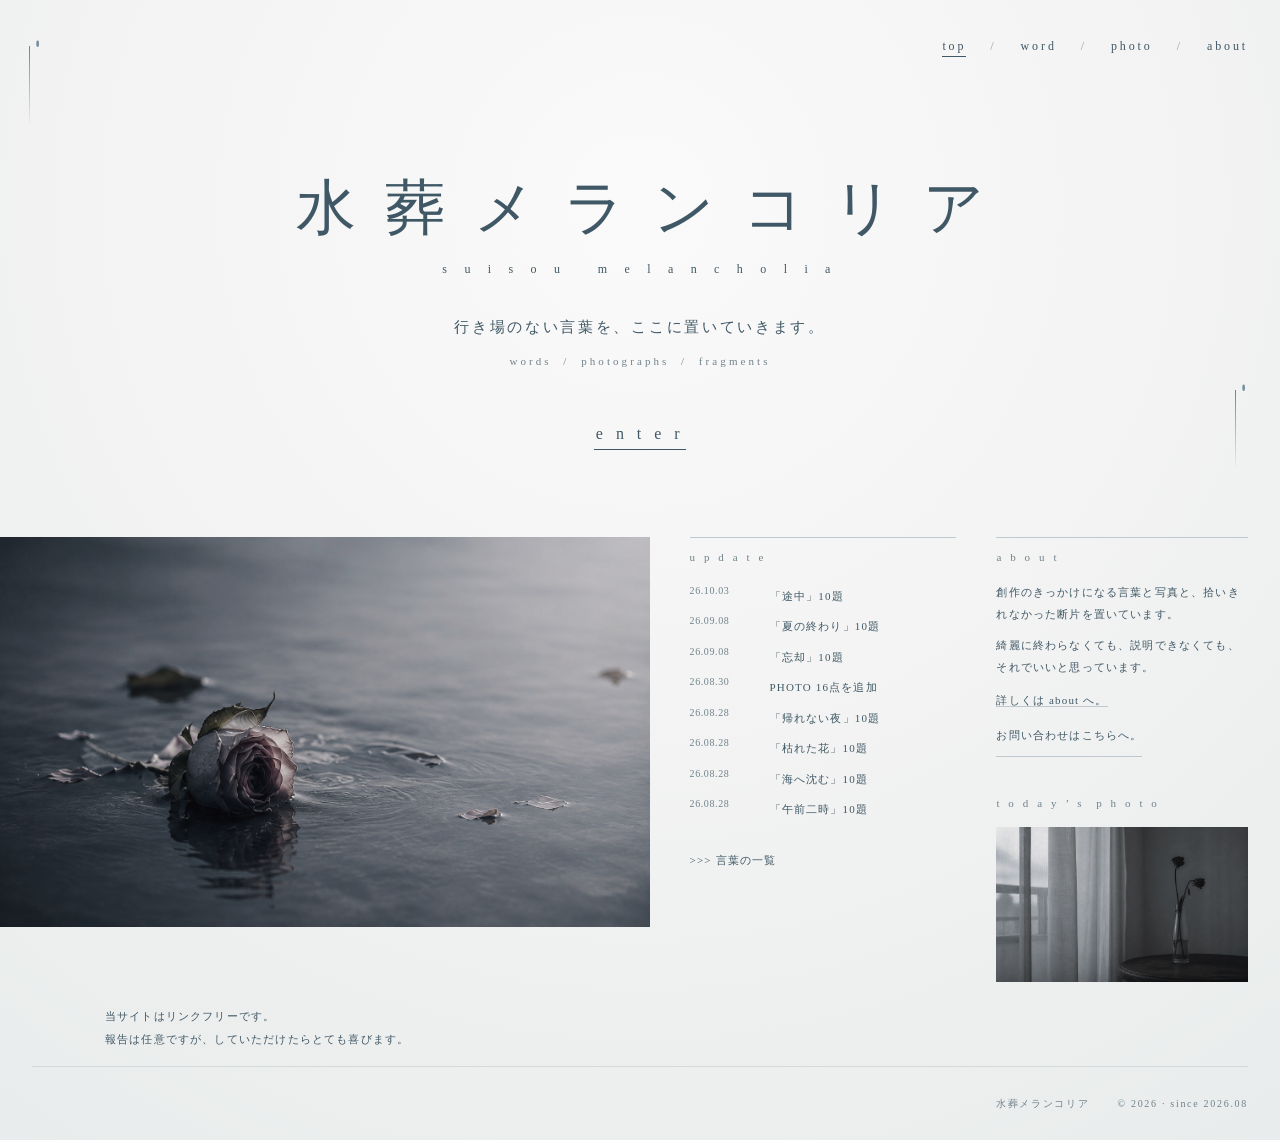
==== commit 59ec48ea: "Add public contact guide and home link" ====
--- a/index.html
+++ b/index.html
@@ -31,7 +31,7 @@
           <div><dt>26.08.28</dt><dd><a href="./word/#gozen-niji">「午前二時」10題</a></dd></div>
         </dl><a class="archive-link" href="./word/">&gt;&gt;&gt; 言葉の一覧</a></div>
         <aside class="side-column">
-          <div class="about-panel ruled-block"><p class="section-label">a b o u t</p><p>創作のきっかけになる言葉と写真と、拾いきれなかった断片を置いています。</p><p>綺麗に終わらなくても、説明できなくても、それでいいと思っています。</p><a href="./about/">詳しくは about へ。</a></div>
+          <div class="about-panel ruled-block"><p class="section-label">a b o u t</p><p>創作のきっかけになる言葉と写真と、拾いきれなかった断片を置いています。</p><p>綺麗に終わらなくても、説明できなくても、それでいいと思っています。</p><a href="./about/">詳しくは about へ。</a><br><a class="contact-link" href="./about/#contact">お問い合わせはこちらへ。</a></div>
           <figure class="today-photo"><figcaption class="section-label">t o d a y ’ s&nbsp;&nbsp;p h o t o</figcaption><a href="./photo/"><img src="./assets/todays-photo.jpg" alt="薄明かりの窓辺に置かれた枯れ花"></a></figure>
         </aside>
       </section>
--- a/styles.css
+++ b/styles.css
@@ -1 +1,2 @@
-:root{--paper:#f2f3f2;--ink:#405866;--ink-deep:#263d4a;--soft:#71838c;--line:#bfc9cd;--max:1280px}*{box-sizing:border-box}html{scroll-behavior:smooth}body{margin:0;background:radial-gradient(circle at 50% 18%,#fafafa 0,#f2f3f2 48%,#e9ecec 100%);color:var(--ink);font-family:"Hiragino Mincho ProN","Yu Mincho",YuMincho,"Noto Serif JP",serif;font-size:13px;line-height:2.05;letter-spacing:.09em;overflow-wrap:anywhere}a{color:inherit;text-decoration:none}a:hover{color:var(--ink-deep)}img{display:block;max-width:100%}.page-shell{width:min(calc(100% - 64px),var(--max));min-height:100vh;margin:auto}.site-header{height:92px;display:flex;align-items:center;justify-content:flex-end;font:12px Georgia,"Times New Roman",serif;letter-spacing:.24em}.site-mark{display:none}.tiny-nav{display:flex;align-items:center;gap:24px}.tiny-nav i{color:#94a1a7;font-style:normal}.tiny-nav a{position:relative;padding:3px 0}.tiny-nav a::after{content:"";position:absolute;left:0;right:100%;bottom:0;height:1px;background:var(--ink);transition:right .25s}.tiny-nav a:hover::after,.tiny-nav .is-current::after{right:0}.edge-ornament{position:fixed;z-index:2;color:#77909d;font:15px/1 Georgia,serif;letter-spacing:.05em;writing-mode:vertical-rl;pointer-events:none}.edge-ornament::after{content:"";display:block;width:1px;height:80px;margin:12px auto 0;background:linear-gradient(var(--soft),transparent)}.ornament-left{top:34px;left:29px}.ornament-right{top:42%;right:29px}.hero{min-height:445px;padding:70px 20px 86px;display:flex;flex-direction:column;align-items:center;justify-content:center;text-align:center}.hero h1{margin:0;font-weight:400;font-size:clamp(37px,4.7vw,65px);line-height:1.5;letter-spacing:.48em;text-indent:.48em}.roman-title{margin:9px 0 35px;font:12px Georgia,serif;letter-spacing:.6em}.tagline{margin:0 0 7px;font-size:15px;letter-spacing:.18em}.hero-kicker,.section-label{font-family:Georgia,serif;color:var(--soft);font-size:11px;letter-spacing:.28em}.hero-kicker{margin:0 0 49px}.quiet-link{position:relative;padding:3px 2px 7px;font:16px Georgia,serif;letter-spacing:.28em}.quiet-link::after{content:"";position:absolute;left:0;right:0;bottom:0;height:1px;background:var(--ink)}.home-grid{display:grid;grid-template-columns:minmax(0,1.62fr) minmax(260px,.7fr) minmax(250px,.66fr);gap:40px;align-items:start}.visual-panel{margin:0 0 0 calc((min(100vw - 64px,var(--max)) - 100vw)/2);height:390px;overflow:hidden}.visual-panel img{width:100%;height:100%;object-fit:cover;object-position:center 68%;filter:saturate(.82) contrast(.95)}.ruled-block{border-top:1px solid var(--line);padding-top:8px}.section-label{margin:0 0 12px}.update-list{margin:0}.update-list div{display:grid;grid-template-columns:68px 1fr;gap:12px;padding:4px 0}.update-list dt{font:10px Georgia,serif;color:var(--soft);letter-spacing:.06em}.update-list dd{margin:0;font-size:11px}.archive-link{display:inline-block;margin-top:24px;font-size:11px}.about-panel p:not(.section-label){margin:0 0 8px;font-size:11px}.about-panel a{font-size:11px;border-bottom:1px solid var(--line)}.today-photo{margin:35px 0 0}.today-photo img{width:100%;aspect-ratio:1.62/1;object-fit:cover;filter:saturate(.7) contrast(.95)}.free-note{margin:23px 0 0 6%;font-size:11px}.site-footer{min-height:74px;margin-top:16px;border-top:1px solid rgba(191,201,205,.55);display:flex;justify-content:flex-end;align-items:center;gap:28px;color:var(--soft);font:10px Georgia,serif;letter-spacing:.17em}.content-page main{width:min(100%,820px);margin:auto;padding:88px 0 120px}.content-page .site-header{border-bottom:1px solid rgba(191,201,205,.55)}.page-heading{text-align:center;margin-bottom:75px}.page-heading h1{margin:0;font:400 31px Georgia,"Yu Mincho",serif;letter-spacing:.42em;text-indent:.42em}.page-heading p{margin-top:10px;color:var(--soft);font-size:11px}.series-index{border-top:1px solid var(--line);padding:14px 0 54px}.series-index-links{display:grid;grid-template-columns:repeat(2,minmax(0,1fr));gap:0 42px}.series-index-links a{padding:7px 0;border-bottom:1px dotted var(--line)}.series-index-links span{display:inline-block;width:38px;color:var(--soft);font:10px Georgia,serif}.prompt-series{padding:44px 0 56px;border-top:1px solid var(--line);scroll-margin-top:28px}.prompt-series:last-child{border-bottom:1px solid var(--line)}.prompt-series h2{margin:0 0 28px;font-weight:400;font-size:19px;letter-spacing:.2em}.prompt-series h2 span{margin-right:18px;color:var(--soft);font:10px Georgia,serif}.prompt-list{margin:0;padding:0;list-style:none;counter-reset:prompts}.prompt-list li{counter-increment:prompts;position:relative;padding:6px 0 6px 40px}.prompt-list li::before{content:counter(prompts,decimal-leading-zero);position:absolute;left:0;top:8px;color:#91a0a7;font:9px Georgia,serif}.photo-placeholder,.prose{border-top:1px solid var(--line);padding-top:22px}.photo-placeholder img{width:100%;max-height:520px;object-fit:cover;filter:saturate(.72) contrast(.92)}.photo-note{margin:18px 0 0;color:var(--soft);font-size:11px}.prose{padding-top:36px}.prose p{margin:0 0 23px}.prose .small{color:var(--soft);font-size:11px}@media(max-width:900px){.home-grid{grid-template-columns:1.3fr 1fr}.side-column{grid-column:2}.visual-panel{grid-row:1 / span 2;height:430px}.update-panel{grid-column:2}.free-note{margin-left:0}}@media(max-width:700px){body{font-size:13px;line-height:1.9}.page-shell{width:calc(100% - 38px)}.edge-ornament{display:none}.site-header{height:auto;padding:25px 0 18px;justify-content:center}.tiny-nav{gap:13px;font-size:10px;letter-spacing:.15em}.hero{min-height:410px;padding:64px 4px 66px}.hero h1{font-size:clamp(27px,8vw,35px);letter-spacing:.21em;text-indent:.21em}.roman-title{font-size:9px;letter-spacing:.28em;margin-bottom:29px}.tagline{font-size:11px;letter-spacing:.09em}.hero-kicker{font-size:9px;letter-spacing:.13em;margin-bottom:39px}.home-grid{display:flex;flex-direction:column;gap:34px}.visual-panel{order:1;width:calc(100% + 38px);height:auto;aspect-ratio:16/9;margin-left:-19px}.update-panel{order:2;width:100%}.side-column{order:3;width:100%;display:grid;grid-template-columns:1fr 1fr;gap:24px}.today-photo{margin:0}.free-note{margin-top:34px}.content-page main{width:100%;padding:60px 0 90px}.page-heading{margin-bottom:48px}.page-heading h1{font-size:25px}.series-index-links{grid-template-columns:1fr}.site-footer{justify-content:space-between}}@media(max-width:460px){.tiny-nav i{display:none}.side-column{grid-template-columns:1fr}.today-photo{margin-top:8px}.update-list div{grid-template-columns:64px 1fr}.hero h1{font-size:26px}.free-note{font-size:10px}}+:root{--paper:#f2f3f2;--ink:#405866;--ink-deep:#263d4a;--soft:#71838c;--line:#bfc9cd;--max:1280px}*{box-sizing:border-box}html{scroll-behavior:smooth}body{margin:0;background:radial-gradient(circle at 50% 18%,#fafafa 0,#f2f3f2 48%,#e9ecec 100%);color:var(--ink);font-family:"Hiragino Mincho ProN","Yu Mincho",YuMincho,"Noto Serif JP",serif;font-size:13px;line-height:2.05;letter-spacing:.09em;overflow-wrap:anywhere}a{color:inherit;text-decoration:none}a:hover{color:var(--ink-deep)}img{display:block;max-width:100%}.page-shell{width:min(calc(100% - 64px),var(--max));min-height:100vh;margin:auto}.site-header{height:92px;display:flex;align-items:center;justify-content:flex-end;font:12px Georgia,"Times New Roman",serif;letter-spacing:.24em}.site-mark{display:none}.tiny-nav{display:flex;align-items:center;gap:24px}.tiny-nav i{color:#94a1a7;font-style:normal}.tiny-nav a{position:relative;padding:3px 0}.tiny-nav a::after{content:"";position:absolute;left:0;right:100%;bottom:0;height:1px;background:var(--ink);transition:right .25s}.tiny-nav a:hover::after,.tiny-nav .is-current::after{right:0}.edge-ornament{position:fixed;z-index:2;color:#77909d;font:15px/1 Georgia,serif;letter-spacing:.05em;writing-mode:vertical-rl;pointer-events:none}.edge-ornament::after{content:"";display:block;width:1px;height:80px;margin:12px auto 0;background:linear-gradient(var(--soft),transparent)}.ornament-left{top:34px;left:29px}.ornament-right{top:42%;right:29px}.hero{min-height:445px;padding:70px 20px 86px;display:flex;flex-direction:column;align-items:center;justify-content:center;text-align:center}.hero h1{margin:0;font-weight:400;font-size:clamp(37px,4.7vw,65px);line-height:1.5;letter-spacing:.48em;text-indent:.48em}.roman-title{margin:9px 0 35px;font:12px Georgia,serif;letter-spacing:.6em}.tagline{margin:0 0 7px;font-size:15px;letter-spacing:.18em}.hero-kicker,.section-label{font-family:Georgia,serif;color:var(--soft);font-size:11px;letter-spacing:.28em}.hero-kicker{margin:0 0 49px}.quiet-link{position:relative;padding:3px 2px 7px;font:16px Georgia,serif;letter-spacing:.28em}.quiet-link::after{content:"";position:absolute;left:0;right:0;bottom:0;height:1px;background:var(--ink)}.home-grid{display:grid;grid-template-columns:minmax(0,1.62fr) minmax(260px,.7fr) minmax(250px,.66fr);gap:40px;align-items:start}.visual-panel{margin:0 0 0 calc((min(100vw - 64px,var(--max)) - 100vw)/2);height:390px;overflow:hidden}.visual-panel img{width:100%;height:100%;object-fit:cover;object-position:center 68%;filter:saturate(.82) contrast(.95)}.ruled-block{border-top:1px solid var(--line);padding-top:8px}.section-label{margin:0 0 12px}.update-list{margin:0}.update-list div{display:grid;grid-template-columns:68px 1fr;gap:12px;padding:4px 0}.update-list dt{font:10px Georgia,serif;color:var(--soft);letter-spacing:.06em}.update-list dd{margin:0;font-size:11px}.archive-link{display:inline-block;margin-top:24px;font-size:11px}.about-panel p:not(.section-label){margin:0 0 8px;font-size:11px}.about-panel a{font-size:11px;border-bottom:1px solid var(--line)}.today-photo{margin:35px 0 0}.today-photo img{width:100%;aspect-ratio:1.62/1;object-fit:cover;filter:saturate(.7) contrast(.95)}.free-note{margin:23px 0 0 6%;font-size:11px}.site-footer{min-height:74px;margin-top:16px;border-top:1px solid rgba(191,201,205,.55);display:flex;justify-content:flex-end;align-items:center;gap:28px;color:var(--soft);font:10px Georgia,serif;letter-spacing:.17em}.content-page main{width:min(100%,820px);margin:auto;padding:88px 0 120px}.content-page .site-header{border-bottom:1px solid rgba(191,201,205,.55)}.page-heading{text-align:center;margin-bottom:75px}.page-heading h1{margin:0;font:400 31px Georgia,"Yu Mincho",serif;letter-spacing:.42em;text-indent:.42em}.page-heading p{margin-top:10px;color:var(--soft);font-size:11px}.series-index{border-top:1px solid var(--line);padding:14px 0 54px}.series-index-links{display:grid;grid-template-columns:repeat(2,minmax(0,1fr));gap:0 42px}.series-index-links a{padding:7px 0;border-bottom:1px dotted var(--line)}.series-index-links span{display:inline-block;width:38px;color:var(--soft);font:10px Georgia,serif}.prompt-series{padding:44px 0 56px;border-top:1px solid var(--line);scroll-margin-top:28px}.prompt-series:last-child{border-bottom:1px solid var(--line)}.prompt-series h2{margin:0 0 28px;font-weight:400;font-size:19px;letter-spacing:.2em}.prompt-series h2 span{margin-right:18px;color:var(--soft);font:10px Georgia,serif}.prompt-list{margin:0;padding:0;list-style:none;counter-reset:prompts}.prompt-list li{counter-increment:prompts;position:relative;padding:6px 0 6px 40px}.prompt-list li::before{content:counter(prompts,decimal-leading-zero);position:absolute;left:0;top:8px;color:#91a0a7;font:9px Georgia,serif}.photo-placeholder,.prose{border-top:1px solid var(--line);padding-top:22px}.photo-placeholder img{width:100%;max-height:520px;object-fit:cover;filter:saturate(.72) contrast(.92)}.photo-note{margin:18px 0 0;color:var(--soft);font-size:11px}.prose{padding-top:36px}.prose p{margin:0 0 23px}.prose .small{color:var(--soft);font-size:11px}@media(max-width:900px){.home-grid{grid-template-columns:1.3fr 1fr}.side-column{grid-column:2}.visual-panel{grid-row:1 / span 2;height:430px}.update-panel{grid-column:2}.free-note{margin-left:0}}@media(max-width:700px){body{font-size:13px;line-height:1.9}.page-shell{width:calc(100% - 38px)}.edge-ornament{display:none}.site-header{height:auto;padding:25px 0 18px;justify-content:center}.tiny-nav{gap:13px;font-size:10px;letter-spacing:.15em}.hero{min-height:410px;padding:64px 4px 66px}.hero h1{font-size:clamp(27px,8vw,35px);letter-spacing:.21em;text-indent:.21em}.roman-title{font-size:9px;letter-spacing:.28em;margin-bottom:29px}.tagline{font-size:11px;letter-spacing:.09em}.hero-kicker{font-size:9px;letter-spacing:.13em;margin-bottom:39px}.home-grid{display:flex;flex-direction:column;gap:34px}.visual-panel{order:1;width:calc(100% + 38px);height:auto;aspect-ratio:16/9;margin-left:-19px}.update-panel{order:2;width:100%}.side-column{order:3;width:100%;display:grid;grid-template-columns:1fr 1fr;gap:24px}.today-photo{margin:0}.free-note{margin-top:34px}.content-page main{width:100%;padding:60px 0 90px}.page-heading{margin-bottom:48px}.page-heading h1{font-size:25px}.series-index-links{grid-template-columns:1fr}.site-footer{justify-content:space-between}}@media(max-width:460px){.tiny-nav i{display:none}.side-column{grid-template-columns:1fr}.today-photo{margin-top:8px}.update-list div{grid-template-columns:64px 1fr}.hero h1{font-size:26px}.free-note{font-size:10px}}
+.about-panel .contact-link{display:inline-flex;align-items:center;min-height:44px;padding:8px 0}.about-panel .contact-link:focus-visible{outline:2px solid var(--ink);outline-offset:4px}
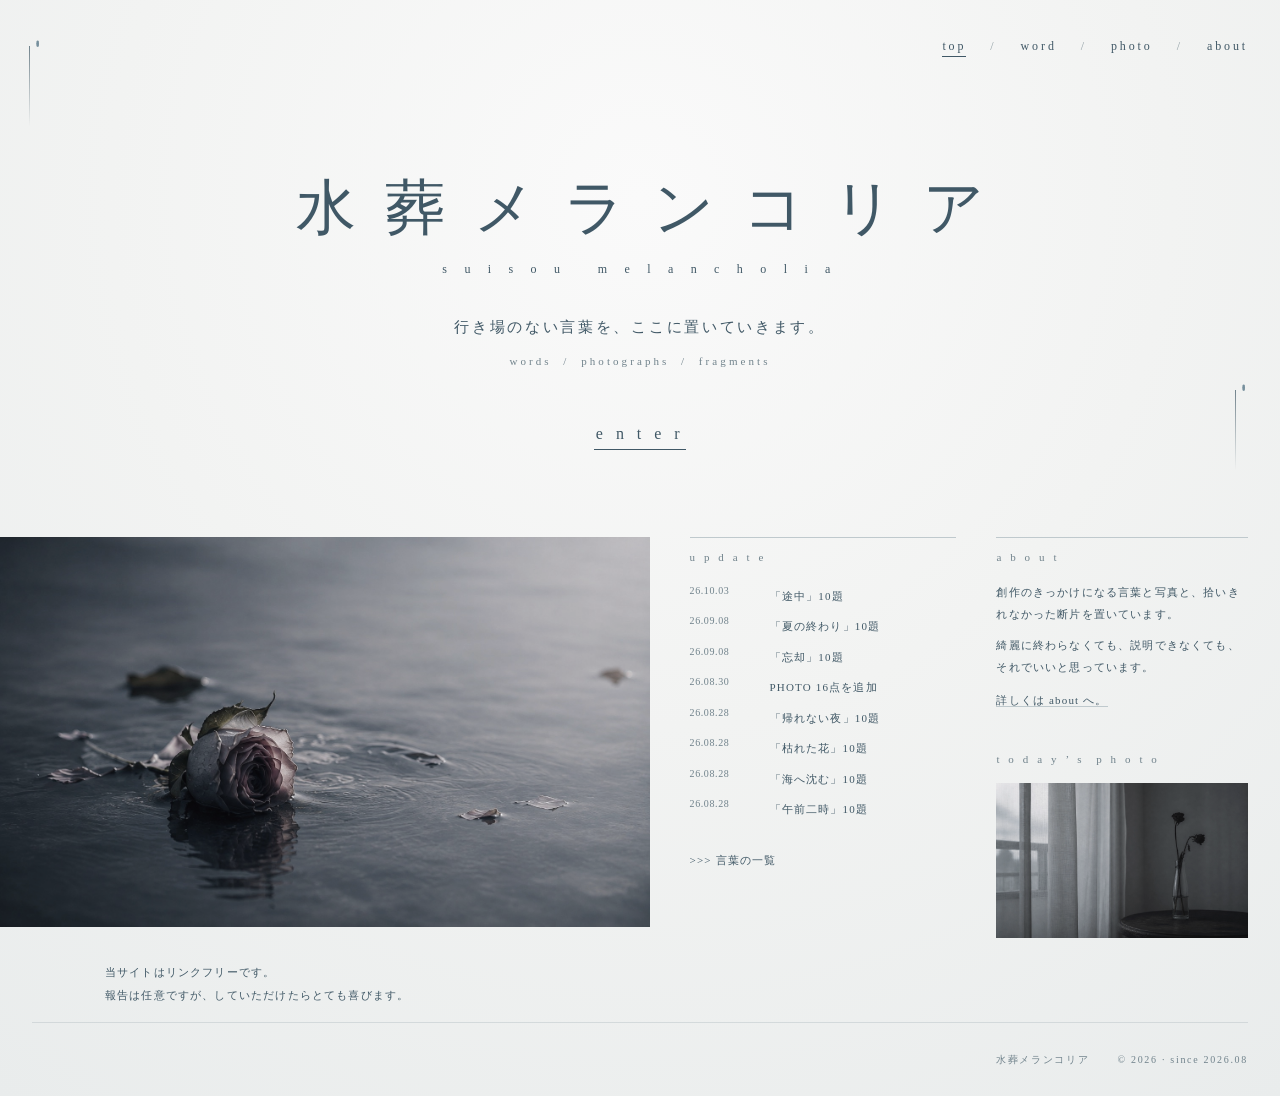
==== commit 8ddcb2f5: "Align contact mail styling and simplify home About" ====
--- a/index.html
+++ b/index.html
@@ -31,7 +31,7 @@
           <div><dt>26.08.28</dt><dd><a href="./word/#gozen-niji">「午前二時」10題</a></dd></div>
         </dl><a class="archive-link" href="./word/">&gt;&gt;&gt; 言葉の一覧</a></div>
         <aside class="side-column">
-          <div class="about-panel ruled-block"><p class="section-label">a b o u t</p><p>創作のきっかけになる言葉と写真と、拾いきれなかった断片を置いています。</p><p>綺麗に終わらなくても、説明できなくても、それでいいと思っています。</p><a href="./about/">詳しくは about へ。</a><br><a class="contact-link" href="./about/#contact">お問い合わせはこちらへ。</a></div>
+          <div class="about-panel ruled-block"><p class="section-label">a b o u t</p><p>創作のきっかけになる言葉と写真と、拾いきれなかった断片を置いています。</p><p>綺麗に終わらなくても、説明できなくても、それでいいと思っています。</p><a href="./about/">詳しくは about へ。</a></div>
           <figure class="today-photo"><figcaption class="section-label">t o d a y ’ s&nbsp;&nbsp;p h o t o</figcaption><a href="./photo/"><img src="./assets/todays-photo.jpg" alt="薄明かりの窓辺に置かれた枯れ花"></a></figure>
         </aside>
       </section>
--- a/styles.css
+++ b/styles.css
@@ -1,2 +1 @@
-:root{--paper:#f2f3f2;--ink:#405866;--ink-deep:#263d4a;--soft:#71838c;--line:#bfc9cd;--max:1280px}*{box-sizing:border-box}html{scroll-behavior:smooth}body{margin:0;background:radial-gradient(circle at 50% 18%,#fafafa 0,#f2f3f2 48%,#e9ecec 100%);color:var(--ink);font-family:"Hiragino Mincho ProN","Yu Mincho",YuMincho,"Noto Serif JP",serif;font-size:13px;line-height:2.05;letter-spacing:.09em;overflow-wrap:anywhere}a{color:inherit;text-decoration:none}a:hover{color:var(--ink-deep)}img{display:block;max-width:100%}.page-shell{width:min(calc(100% - 64px),var(--max));min-height:100vh;margin:auto}.site-header{height:92px;display:flex;align-items:center;justify-content:flex-end;font:12px Georgia,"Times New Roman",serif;letter-spacing:.24em}.site-mark{display:none}.tiny-nav{display:flex;align-items:center;gap:24px}.tiny-nav i{color:#94a1a7;font-style:normal}.tiny-nav a{position:relative;padding:3px 0}.tiny-nav a::after{content:"";position:absolute;left:0;right:100%;bottom:0;height:1px;background:var(--ink);transition:right .25s}.tiny-nav a:hover::after,.tiny-nav .is-current::after{right:0}.edge-ornament{position:fixed;z-index:2;color:#77909d;font:15px/1 Georgia,serif;letter-spacing:.05em;writing-mode:vertical-rl;pointer-events:none}.edge-ornament::after{content:"";display:block;width:1px;height:80px;margin:12px auto 0;background:linear-gradient(var(--soft),transparent)}.ornament-left{top:34px;left:29px}.ornament-right{top:42%;right:29px}.hero{min-height:445px;padding:70px 20px 86px;display:flex;flex-direction:column;align-items:center;justify-content:center;text-align:center}.hero h1{margin:0;font-weight:400;font-size:clamp(37px,4.7vw,65px);line-height:1.5;letter-spacing:.48em;text-indent:.48em}.roman-title{margin:9px 0 35px;font:12px Georgia,serif;letter-spacing:.6em}.tagline{margin:0 0 7px;font-size:15px;letter-spacing:.18em}.hero-kicker,.section-label{font-family:Georgia,serif;color:var(--soft);font-size:11px;letter-spacing:.28em}.hero-kicker{margin:0 0 49px}.quiet-link{position:relative;padding:3px 2px 7px;font:16px Georgia,serif;letter-spacing:.28em}.quiet-link::after{content:"";position:absolute;left:0;right:0;bottom:0;height:1px;background:var(--ink)}.home-grid{display:grid;grid-template-columns:minmax(0,1.62fr) minmax(260px,.7fr) minmax(250px,.66fr);gap:40px;align-items:start}.visual-panel{margin:0 0 0 calc((min(100vw - 64px,var(--max)) - 100vw)/2);height:390px;overflow:hidden}.visual-panel img{width:100%;height:100%;object-fit:cover;object-position:center 68%;filter:saturate(.82) contrast(.95)}.ruled-block{border-top:1px solid var(--line);padding-top:8px}.section-label{margin:0 0 12px}.update-list{margin:0}.update-list div{display:grid;grid-template-columns:68px 1fr;gap:12px;padding:4px 0}.update-list dt{font:10px Georgia,serif;color:var(--soft);letter-spacing:.06em}.update-list dd{margin:0;font-size:11px}.archive-link{display:inline-block;margin-top:24px;font-size:11px}.about-panel p:not(.section-label){margin:0 0 8px;font-size:11px}.about-panel a{font-size:11px;border-bottom:1px solid var(--line)}.today-photo{margin:35px 0 0}.today-photo img{width:100%;aspect-ratio:1.62/1;object-fit:cover;filter:saturate(.7) contrast(.95)}.free-note{margin:23px 0 0 6%;font-size:11px}.site-footer{min-height:74px;margin-top:16px;border-top:1px solid rgba(191,201,205,.55);display:flex;justify-content:flex-end;align-items:center;gap:28px;color:var(--soft);font:10px Georgia,serif;letter-spacing:.17em}.content-page main{width:min(100%,820px);margin:auto;padding:88px 0 120px}.content-page .site-header{border-bottom:1px solid rgba(191,201,205,.55)}.page-heading{text-align:center;margin-bottom:75px}.page-heading h1{margin:0;font:400 31px Georgia,"Yu Mincho",serif;letter-spacing:.42em;text-indent:.42em}.page-heading p{margin-top:10px;color:var(--soft);font-size:11px}.series-index{border-top:1px solid var(--line);padding:14px 0 54px}.series-index-links{display:grid;grid-template-columns:repeat(2,minmax(0,1fr));gap:0 42px}.series-index-links a{padding:7px 0;border-bottom:1px dotted var(--line)}.series-index-links span{display:inline-block;width:38px;color:var(--soft);font:10px Georgia,serif}.prompt-series{padding:44px 0 56px;border-top:1px solid var(--line);scroll-margin-top:28px}.prompt-series:last-child{border-bottom:1px solid var(--line)}.prompt-series h2{margin:0 0 28px;font-weight:400;font-size:19px;letter-spacing:.2em}.prompt-series h2 span{margin-right:18px;color:var(--soft);font:10px Georgia,serif}.prompt-list{margin:0;padding:0;list-style:none;counter-reset:prompts}.prompt-list li{counter-increment:prompts;position:relative;padding:6px 0 6px 40px}.prompt-list li::before{content:counter(prompts,decimal-leading-zero);position:absolute;left:0;top:8px;color:#91a0a7;font:9px Georgia,serif}.photo-placeholder,.prose{border-top:1px solid var(--line);padding-top:22px}.photo-placeholder img{width:100%;max-height:520px;object-fit:cover;filter:saturate(.72) contrast(.92)}.photo-note{margin:18px 0 0;color:var(--soft);font-size:11px}.prose{padding-top:36px}.prose p{margin:0 0 23px}.prose .small{color:var(--soft);font-size:11px}@media(max-width:900px){.home-grid{grid-template-columns:1.3fr 1fr}.side-column{grid-column:2}.visual-panel{grid-row:1 / span 2;height:430px}.update-panel{grid-column:2}.free-note{margin-left:0}}@media(max-width:700px){body{font-size:13px;line-height:1.9}.page-shell{width:calc(100% - 38px)}.edge-ornament{display:none}.site-header{height:auto;padding:25px 0 18px;justify-content:center}.tiny-nav{gap:13px;font-size:10px;letter-spacing:.15em}.hero{min-height:410px;padding:64px 4px 66px}.hero h1{font-size:clamp(27px,8vw,35px);letter-spacing:.21em;text-indent:.21em}.roman-title{font-size:9px;letter-spacing:.28em;margin-bottom:29px}.tagline{font-size:11px;letter-spacing:.09em}.hero-kicker{font-size:9px;letter-spacing:.13em;margin-bottom:39px}.home-grid{display:flex;flex-direction:column;gap:34px}.visual-panel{order:1;width:calc(100% + 38px);height:auto;aspect-ratio:16/9;margin-left:-19px}.update-panel{order:2;width:100%}.side-column{order:3;width:100%;display:grid;grid-template-columns:1fr 1fr;gap:24px}.today-photo{margin:0}.free-note{margin-top:34px}.content-page main{width:100%;padding:60px 0 90px}.page-heading{margin-bottom:48px}.page-heading h1{font-size:25px}.series-index-links{grid-template-columns:1fr}.site-footer{justify-content:space-between}}@media(max-width:460px){.tiny-nav i{display:none}.side-column{grid-template-columns:1fr}.today-photo{margin-top:8px}.update-list div{grid-template-columns:64px 1fr}.hero h1{font-size:26px}.free-note{font-size:10px}}
-.about-panel .contact-link{display:inline-flex;align-items:center;min-height:44px;padding:8px 0}.about-panel .contact-link:focus-visible{outline:2px solid var(--ink);outline-offset:4px}
+:root{--paper:#f2f3f2;--ink:#405866;--ink-deep:#263d4a;--soft:#71838c;--line:#bfc9cd;--max:1280px}*{box-sizing:border-box}html{scroll-behavior:smooth}body{margin:0;background:radial-gradient(circle at 50% 18%,#fafafa 0,#f2f3f2 48%,#e9ecec 100%);color:var(--ink);font-family:"Hiragino Mincho ProN","Yu Mincho",YuMincho,"Noto Serif JP",serif;font-size:13px;line-height:2.05;letter-spacing:.09em;overflow-wrap:anywhere}a{color:inherit;text-decoration:none}a:hover{color:var(--ink-deep)}img{display:block;max-width:100%}.page-shell{width:min(calc(100% - 64px),var(--max));min-height:100vh;margin:auto}.site-header{height:92px;display:flex;align-items:center;justify-content:flex-end;font:12px Georgia,"Times New Roman",serif;letter-spacing:.24em}.site-mark{display:none}.tiny-nav{display:flex;align-items:center;gap:24px}.tiny-nav i{color:#94a1a7;font-style:normal}.tiny-nav a{position:relative;padding:3px 0}.tiny-nav a::after{content:"";position:absolute;left:0;right:100%;bottom:0;height:1px;background:var(--ink);transition:right .25s}.tiny-nav a:hover::after,.tiny-nav .is-current::after{right:0}.edge-ornament{position:fixed;z-index:2;color:#77909d;font:15px/1 Georgia,serif;letter-spacing:.05em;writing-mode:vertical-rl;pointer-events:none}.edge-ornament::after{content:"";display:block;width:1px;height:80px;margin:12px auto 0;background:linear-gradient(var(--soft),transparent)}.ornament-left{top:34px;left:29px}.ornament-right{top:42%;right:29px}.hero{min-height:445px;padding:70px 20px 86px;display:flex;flex-direction:column;align-items:center;justify-content:center;text-align:center}.hero h1{margin:0;font-weight:400;font-size:clamp(37px,4.7vw,65px);line-height:1.5;letter-spacing:.48em;text-indent:.48em}.roman-title{margin:9px 0 35px;font:12px Georgia,serif;letter-spacing:.6em}.tagline{margin:0 0 7px;font-size:15px;letter-spacing:.18em}.hero-kicker,.section-label{font-family:Georgia,serif;color:var(--soft);font-size:11px;letter-spacing:.28em}.hero-kicker{margin:0 0 49px}.quiet-link{position:relative;padding:3px 2px 7px;font:16px Georgia,serif;letter-spacing:.28em}.quiet-link::after{content:"";position:absolute;left:0;right:0;bottom:0;height:1px;background:var(--ink)}.home-grid{display:grid;grid-template-columns:minmax(0,1.62fr) minmax(260px,.7fr) minmax(250px,.66fr);gap:40px;align-items:start}.visual-panel{margin:0 0 0 calc((min(100vw - 64px,var(--max)) - 100vw)/2);height:390px;overflow:hidden}.visual-panel img{width:100%;height:100%;object-fit:cover;object-position:center 68%;filter:saturate(.82) contrast(.95)}.ruled-block{border-top:1px solid var(--line);padding-top:8px}.section-label{margin:0 0 12px}.update-list{margin:0}.update-list div{display:grid;grid-template-columns:68px 1fr;gap:12px;padding:4px 0}.update-list dt{font:10px Georgia,serif;color:var(--soft);letter-spacing:.06em}.update-list dd{margin:0;font-size:11px}.archive-link{display:inline-block;margin-top:24px;font-size:11px}.about-panel p:not(.section-label){margin:0 0 8px;font-size:11px}.about-panel a{font-size:11px;border-bottom:1px solid var(--line)}.today-photo{margin:35px 0 0}.today-photo img{width:100%;aspect-ratio:1.62/1;object-fit:cover;filter:saturate(.7) contrast(.95)}.free-note{margin:23px 0 0 6%;font-size:11px}.site-footer{min-height:74px;margin-top:16px;border-top:1px solid rgba(191,201,205,.55);display:flex;justify-content:flex-end;align-items:center;gap:28px;color:var(--soft);font:10px Georgia,serif;letter-spacing:.17em}.content-page main{width:min(100%,820px);margin:auto;padding:88px 0 120px}.content-page .site-header{border-bottom:1px solid rgba(191,201,205,.55)}.page-heading{text-align:center;margin-bottom:75px}.page-heading h1{margin:0;font:400 31px Georgia,"Yu Mincho",serif;letter-spacing:.42em;text-indent:.42em}.page-heading p{margin-top:10px;color:var(--soft);font-size:11px}.series-index{border-top:1px solid var(--line);padding:14px 0 54px}.series-index-links{display:grid;grid-template-columns:repeat(2,minmax(0,1fr));gap:0 42px}.series-index-links a{padding:7px 0;border-bottom:1px dotted var(--line)}.series-index-links span{display:inline-block;width:38px;color:var(--soft);font:10px Georgia,serif}.prompt-series{padding:44px 0 56px;border-top:1px solid var(--line);scroll-margin-top:28px}.prompt-series:last-child{border-bottom:1px solid var(--line)}.prompt-series h2{margin:0 0 28px;font-weight:400;font-size:19px;letter-spacing:.2em}.prompt-series h2 span{margin-right:18px;color:var(--soft);font:10px Georgia,serif}.prompt-list{margin:0;padding:0;list-style:none;counter-reset:prompts}.prompt-list li{counter-increment:prompts;position:relative;padding:6px 0 6px 40px}.prompt-list li::before{content:counter(prompts,decimal-leading-zero);position:absolute;left:0;top:8px;color:#91a0a7;font:9px Georgia,serif}.photo-placeholder,.prose{border-top:1px solid var(--line);padding-top:22px}.photo-placeholder img{width:100%;max-height:520px;object-fit:cover;filter:saturate(.72) contrast(.92)}.photo-note{margin:18px 0 0;color:var(--soft);font-size:11px}.prose{padding-top:36px}.prose p{margin:0 0 23px}.prose .small{color:var(--soft);font-size:11px}@media(max-width:900px){.home-grid{grid-template-columns:1.3fr 1fr}.side-column{grid-column:2}.visual-panel{grid-row:1 / span 2;height:430px}.update-panel{grid-column:2}.free-note{margin-left:0}}@media(max-width:700px){body{font-size:13px;line-height:1.9}.page-shell{width:calc(100% - 38px)}.edge-ornament{display:none}.site-header{height:auto;padding:25px 0 18px;justify-content:center}.tiny-nav{gap:13px;font-size:10px;letter-spacing:.15em}.hero{min-height:410px;padding:64px 4px 66px}.hero h1{font-size:clamp(27px,8vw,35px);letter-spacing:.21em;text-indent:.21em}.roman-title{font-size:9px;letter-spacing:.28em;margin-bottom:29px}.tagline{font-size:11px;letter-spacing:.09em}.hero-kicker{font-size:9px;letter-spacing:.13em;margin-bottom:39px}.home-grid{display:flex;flex-direction:column;gap:34px}.visual-panel{order:1;width:calc(100% + 38px);height:auto;aspect-ratio:16/9;margin-left:-19px}.update-panel{order:2;width:100%}.side-column{order:3;width:100%;display:grid;grid-template-columns:1fr 1fr;gap:24px}.today-photo{margin:0}.free-note{margin-top:34px}.content-page main{width:100%;padding:60px 0 90px}.page-heading{margin-bottom:48px}.page-heading h1{font-size:25px}.series-index-links{grid-template-columns:1fr}.site-footer{justify-content:space-between}}@media(max-width:460px){.tiny-nav i{display:none}.side-column{grid-template-columns:1fr}.today-photo{margin-top:8px}.update-list div{grid-template-columns:64px 1fr}.hero h1{font-size:26px}.free-note{font-size:10px}}
